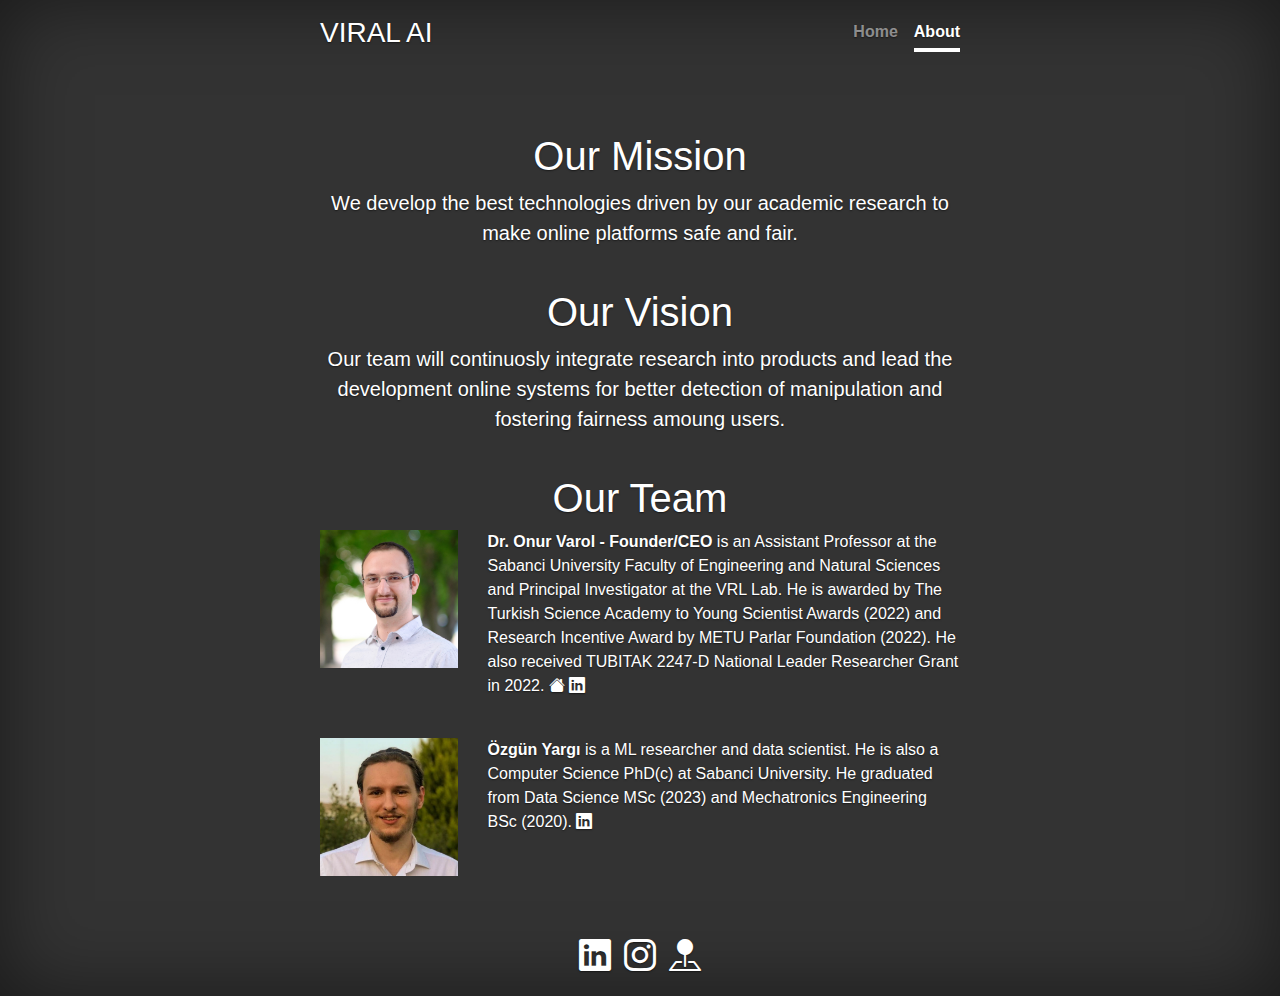
==== about.html @ a2994c93 "about-page" ====
<!doctype html>
<html lang="en">
  <head>
    <meta charset="utf-8">
    <meta name="viewport" content="width=device-width, initial-scale=1, shrink-to-fit=no">
    <meta name="description" content="Viral AI">
    <meta name="author" content="Viral AI">
    <link rel="icon" href="/docs/4.0/assets/img/favicons/favicon.ico">

    <title>Viral AI</title>

    <!-- Bootstrap core CSS -->
    <link href="./css/bootstrap.min.css" rel="stylesheet">
    <link rel="stylesheet" href="https://cdn.jsdelivr.net/npm/bootstrap-icons@1.11.3/font/bootstrap-icons.min.css">

    <!-- Custom styles for this template -->
    <link href="./css/cover.css" rel="stylesheet">
  </head>

  <body class="text-center">

    <div class="cover-container d-flex h-100 p-3 mx-auto flex-column">
      <header class="masthead mb-auto">
        <div class="inner">
          <h3 class="masthead-brand">VIRAL AI</h3>
          <nav class="nav nav-masthead justify-content-center">
            <a class="nav-link" href="/index.html">Home</a>
            <a class="nav-link active" href="/about.html">About</a>
          </nav>
        </div>
      </header>

      <main role="main" class="flex-grow-1" style="margin-bottom: 2em;">

        <h1 class="cover-heading" style="margin-top: 2em;">Our Mission</h1>
        <p class="lead">We develop the best technologies driven by our academic research to make online platforms safe and fair.</p>
        <br>

        <h1 class="cover-heading">Our Vision</h1>
        <p class="lead">Our team will continuosly integrate research into products and lead the development online systems for better detection of manipulation and fostering fairness amoung users.</p>
        <br>
        
        <h1 class="cover-heading">Our Team</h1>
        <div class="row">
          <div class="col-3">
            <img src="/img/onur-varol.jpg" width="100%">
          </div>
          <div class="col-9" style="text-align:left;">
            <p><b>Dr. Onur Varol - Founder/CEO</b> is an Assistant Professor at the Sabanci University Faculty of Engineering and Natural Sciences and Principal Investigator at the <a href="http://varollab.com/" target="_blank">VRL Lab</a>. He is awarded by The Turkish Science Academy to Young Scientist Awards (2022) and Research Incentive Award by METU Parlar Foundation (2022). He also received TUBITAK 2247-D National Leader Researcher Grant in 2022.
            <a href="https://www.onurvarol.com/" target="_blank"><i class="bi-house-fill" style="font-size: 1rem; color: white;"></i></a>
            <a href="https://www.linkedin.com/in/onurvarol/" target="_blank"><i class="bi-linkedin" style="font-size: 1rem; color: white;"></i></a>
            </p>
          </div>
        </div>
        <br>

        <div class="row">
          <div class="col-3">
            <img src="/img/ozgun-yargi.jpg" width="100%">
          </div>
          <div class="col-9" style="text-align:left;">
            <p><b>Özgün Yargı</b> is a ML researcher and data scientist. He is also a Computer Science PhD(c) at Sabanci University. He graduated from Data Science MSc (2023) and Mechatronics Engineering BSc (2020). 
            <a href="https://www.linkedin.com/in/ozgunyargi/" target="_blank"><i class="bi-linkedin" style="font-size: 1rem; color: white;"></i></a>
            </p>
          </div>
        </div>
        <br>


        
      </main>

      <footer class="mastfoot mt-auto">
        <div class="inner">
          <a href="https://www.linkedin.com/company/viral-teknoloji" target="_blank"><i class="bi-linkedin" style="font-size: 2rem; color: white;"></i></a>
            &nbsp;
          <a href="https://www.instagram.com/viralteknoloji/" target="_blank"><i class="bi-instagram" style="font-size: 2rem; color: white;"></i></a>
            &nbsp;
          <a href="https://maps.app.goo.gl/xxTYCndXe5uWmz117" target="_blank"><i class="bi-pin-map-fill" style="font-size: 2rem; color: white;"></i></a>
        </div>
      </footer>
    </div>


    <!-- Bootstrap core JavaScript
    ================================================== -->
    <!-- Placed at the end of the document so the pages load faster -->
    <script src="https://code.jquery.com/jquery-3.2.1.slim.min.js" integrity="sha384-KJ3o2DKtIkvYIK3UENzmM7KCkRr/rE9/Qpg6aAZGJwFDMVNA/GpGFF93hXpG5KkN" crossorigin="anonymous"></script>
    <script>window.jQuery || document.write('<script src="./js/vendor/jquery-slim.min.js"><\/script>')</script>
    <script src="./js/popper.min.js"></script>
    <script src="./js/bootstrap.min.js"></script>
  </body>
</html>
---- css/cover.css ----
/*
 * Globals
 */

/* Links */
a,
a:focus,
a:hover {
  color: #fff;
}

/* Custom default button */
.btn-secondary,
.btn-secondary:hover,
.btn-secondary:focus {
  color: #333;
  text-shadow: none; /* Prevent inheritance from `body` */
  background-color: #fff;
  border: .05rem solid #fff;
}


/*
 * Base structure
 */

html {
  height: 100%;
}

body {
  min-height: 100vh; /* Ensures the body is at least as tall as the viewport */
  display: flex;
  flex-direction: column; /* Makes sure content stacks properly */
  background-color: #333;
}

body {
  display: -ms-flexbox;
  display: -webkit-box;
  display: flex;
  -ms-flex-pack: center;
  -webkit-box-pack: center;
  justify-content: center;
  color: #fff;
  text-shadow: 0 .05rem .1rem rgba(0, 0, 0, .5);
  box-shadow: inset 0 0 5rem rgba(0, 0, 0, .5);
}

.cover-container {
  display: flex;
  flex-direction: column;
  min-height: 100vh;
  max-width: 42em;
}


/*
 * Header
 */
.masthead {
  margin-bottom: 2rem;
}

.masthead-brand {
  margin-bottom: 0;
}

.nav-masthead .nav-link {
  padding: .25rem 0;
  font-weight: 700;
  color: rgba(255, 255, 255, .5);
  background-color: transparent;
  border-bottom: .25rem solid transparent;
}

.nav-masthead .nav-link:hover,
.nav-masthead .nav-link:focus {
  border-bottom-color: rgba(255, 255, 255, .25);
}

.nav-masthead .nav-link + .nav-link {
  margin-left: 1rem;
}

.nav-masthead .active {
  color: #fff;
  border-bottom-color: #fff;
}

@media (min-width: 48em) {
  .masthead-brand {
    float: left;
  }
  .nav-masthead {
    float: right;
  }
}


/*
 * Cover
 */
.cover {
  padding: 0 1.5rem;
}
.cover .btn-lg {
  padding: .75rem 1.25rem;
  font-weight: 700;
}


/*
 * Footer
 */
.mastfoot {
  margin-top: auto;
  color: rgba(255, 255, 255, .5);
}
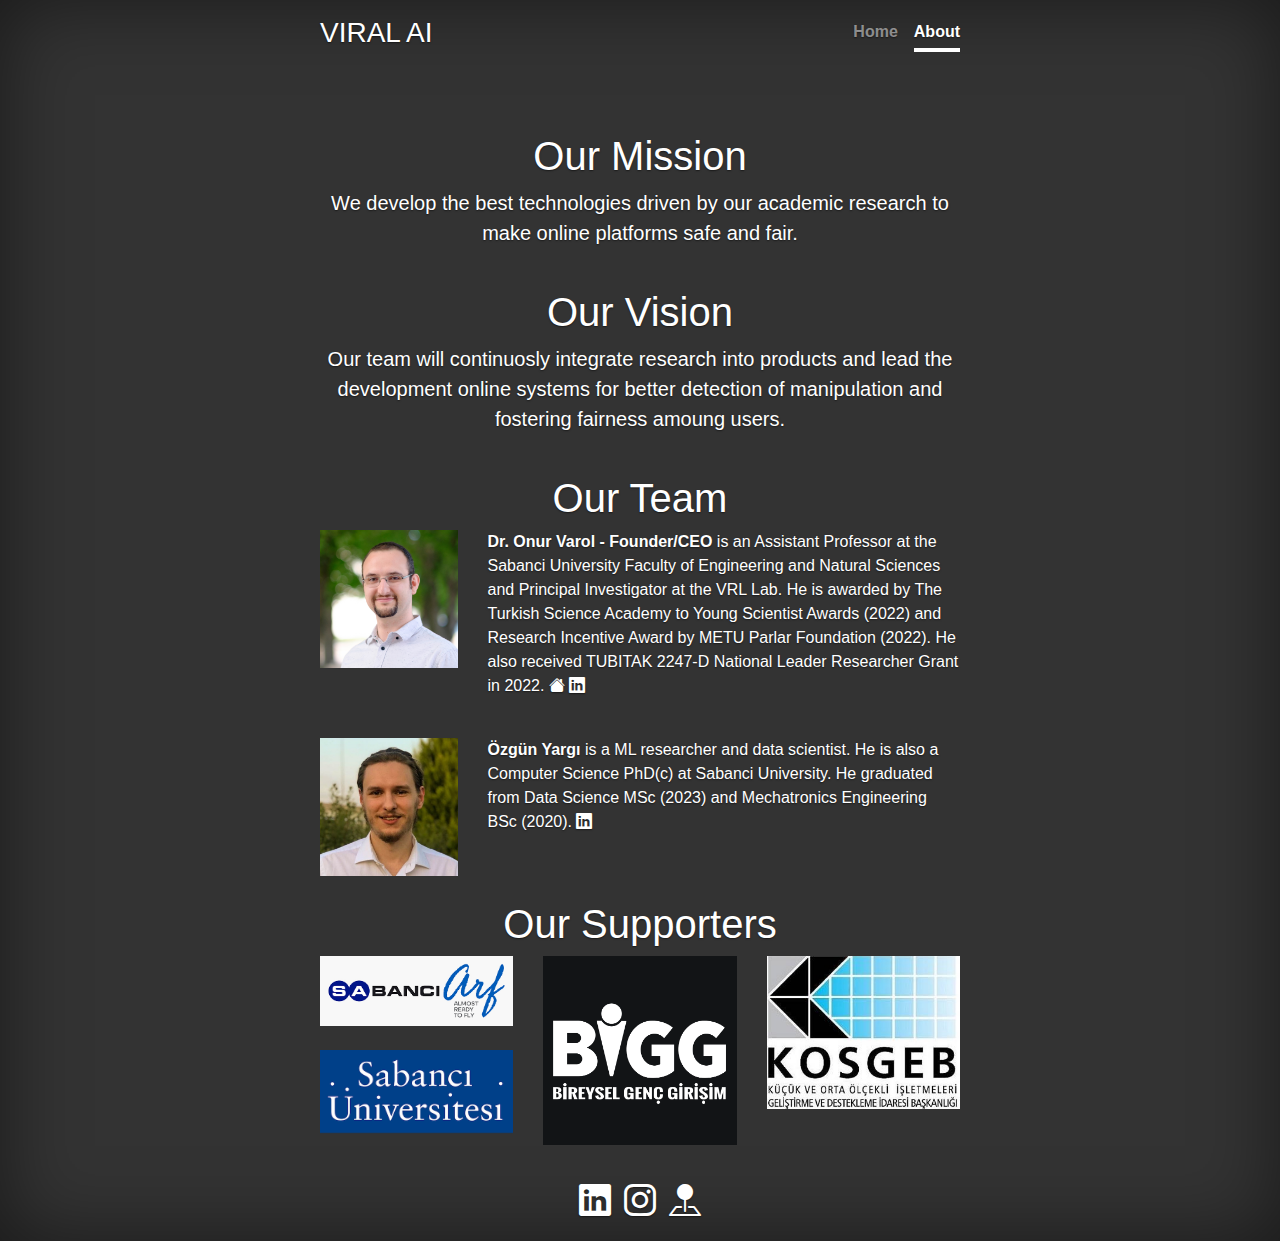
==== commit aa928420: "logos" ====
--- a/about.html
+++ b/about.html
@@ -1,6 +1,16 @@
 <!doctype html>
 <html lang="en">
   <head>
+    <!-- Google tag (gtag.js) -->
+    <script async src="https://www.googletagmanager.com/gtag/js?id=G-293XDHTKZV"></script>
+    <script>
+      window.dataLayer = window.dataLayer || [];
+      function gtag(){dataLayer.push(arguments);}
+      gtag('js', new Date());
+
+      gtag('config', 'G-293XDHTKZV');
+    </script>
+    
     <meta charset="utf-8">
     <meta name="viewport" content="width=device-width, initial-scale=1, shrink-to-fit=no">
     <meta name="description" content="Viral AI">
@@ -67,6 +77,21 @@
         <br>
 
 
+        <h1 class="cover-heading">Our Supporters</h1>
+        <div class="row">
+          <div class="col-4">
+            <img src="/img/logo-sabanci-arf.jpg" width="100%">
+            <br>&nbsp;<br>
+            <img src="/img/logo-sabanciuni.png" width="100%">
+          </div>
+          <div class="col-4">
+            <img src="/img/logo-tubitakbigg.png" width="100%">
+          </div>
+          <div class="col-4">
+            <img src="/img/logo-kosgeb.jpg" width="100%">
+          </div>
+          
+        </div>
         
       </main>
 
